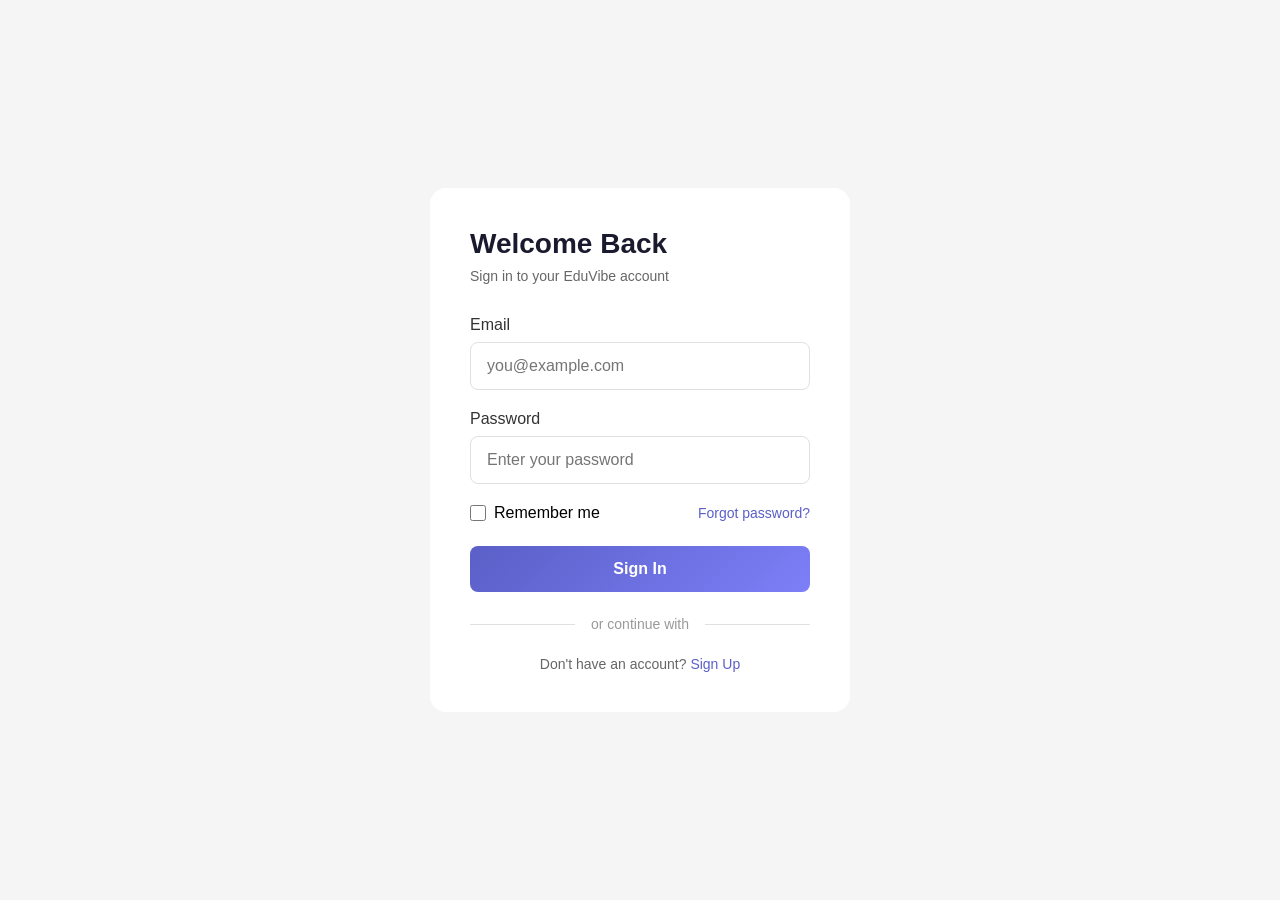
==== Frontend/pages/login.html @ ea2b631d "Add frontend, secure sensitive files" ====
﻿<!DOCTYPE html>
<html lang="ar" dir="ltr">
<head>
    <meta charset="UTF-8">
    <meta name="viewport" content="width=device-width, initial-scale=1.0">
    <title>Login - EduVibe</title>
    <link rel="stylesheet" href="../assets/css/main.css">
</head>
<body>
<div class="login-container">
    <div class="login-header">
        <h1>Welcome Back</h1>
        <p>Sign in to your EduVibe account</p>
    </div>

    <div id="errorMessage" class="error-message"></div>

    <form id="loginForm">
        <div class="form-group">
            <label for="email">Email</label>
            <input type="email" id="email" placeholder="you@example.com" required>
        </div>

        <div class="form-group">
            <label for="password">Password</label>
            <input type="password" id="password" placeholder="Enter your password" required>
        </div>

        <div class="form-options">
            <label class="remember-me">
                <input type="checkbox" id="rememberMe">
                Remember me
            </label>
            <a href="#" class="forgot-password">Forgot password?</a>
        </div>

        <button type="submit" class="btn-primary">Sign In</button>
    </form>

    <div class="divider">
        <span>or continue with</span>
    </div>

    <p class="signup-link">
        Don't have an account? <a href="register.html">Sign Up</a>
    </p>
</div>

<script src="../assets/js/config.js"></script>
<script src="../assets/js/api.js"></script>
<script src="../assets/js/auth.js"></script>

<script>
    document.getElementById("loginForm").addEventListener("submit", async function(e) {
        e.preventDefault();

        const email = document.getElementById("email").value;
        const password = document.getElementById("password").value;
        const errorMessage = document.getElementById("errorMessage");
        const submitBtn = document.querySelector(".btn-primary");

        errorMessage.style.display = "none";

        submitBtn.disabled = true;
        submitBtn.textContent = "Signing in...";

        try {
            const result = await AuthAPI.login(email, password);

            if (result.accessToken) {
                saveToken(result);
                const roles = JSON.parse(localStorage.getItem("userRoles") || "[]");
                window.location.href = roles.includes("Admin") ? "admin.html" : "students.html";
            } else {
                errorMessage.textContent = result.message || "Login failed";
                errorMessage.style.display = "block";
            }
        } catch (error) {
            errorMessage.textContent = "An error occurred. Please try again.";
            errorMessage.style.display = "block";
        } finally {
            submitBtn.disabled = false;
            submitBtn.textContent = "Sign In";
        }
    });
</script>
</body>
</html>
---- Frontend/assets/css/main.css ----
﻿* {
    margin: 0;
    padding: 0;
    box-sizing: border-box;
}

body {
    font-family: 'Segoe UI', Tahoma, Geneva, Verdana, sans-serif;
    background-color: #f5f5f5;
    min-height: 100vh;
    display: flex;
    justify-content: center;
    align-items: center;
}

.login-container {
    background: white;
    border-radius: 16px;
    box-shadow: 0 4px 20px rgba(0, 0, 0, 0);
    padding: 40px;
    width: 100%;
    max-width: 420px;
}

.login-header h1 {
    font-size: 28px;
    color: #1a1a2e;
    margin-bottom: 8px;
}

.login-header p {
    color: #666;
    font-size: 14px;
    margin-bottom: 32px;
}

.form-group {
    margin-bottom: 20px;
}

.form-group label {
    display: block;
    margin-bottom: 8px;
    font-weight: 500;
    color: #333;
}

.form-group input {
    width: 100%;
    padding: 14px 16px;
    border: 1px solid #e0e0e0;
    border-radius: 8px;
    font-size: 16px;
    transition: border-color 0.3s;
}

.form-group input:focus {
    outline: none;
    border-color: #5b5fc7;
}

.form-options {
    display: flex;
    justify-content: space-between;
    align-items: center;
    margin-bottom: 24px;
}

.remember-me {
    display: flex;
    align-items: center;
    gap: 8px;
    cursor: pointer;
}

.remember-me input {
    width: 16px;
    height: 16px;
    cursor: pointer;
}

.forgot-password {
    color: #5b5fc7;
    text-decoration: none;
    font-size: 14px;
}

.forgot-password:hover {
    text-decoration: underline;
}

.btn-primary {
    width: 100%;
    padding: 14px;
    background: linear-gradient(135deg, #5b5fc7, #7c7ff7);
    color: white;
    border: none;
    border-radius: 8px;
    font-size: 16px;
    font-weight: 600;
    cursor: pointer;
    transition: transform 0.2s, box-shadow 0.2s;
}

.btn-primary:hover {
    transform: translateY(-2px);
    box-shadow: 0 4px 12px rgba(91, 95, 199, 0.4);
}

.btn-primary:disabled {
    opacity: 0.7;
    cursor: not-allowed;
    transform: none;
}

.divider {
    display: flex;
    align-items: center;
    margin: 24px 0;
    color: #999;
    font-size: 14px;
}

.divider::before,
.divider::after {
    content: '';
    flex: 1;
    border-bottom: 1px solid #e0e0e0;
}

.divider span {
    padding: 0 16px;
}

.social-buttons {
    display: flex;
    gap: 12px;
    margin-bottom: 24px;
}

.social-btn {
    flex: 1;
    padding: 12px;
    border: 1px solid #e0e0e0;
    border-radius: 8px;
    background: white;
    cursor: pointer;
    display: flex;
    align-items: center;
    justify-content: center;
    gap: 8px;
    font-size: 14px;
    transition: background 0.2s;
}

.social-btn:hover {
    background: #f5f5f5;
}

.error-message {
    background: #fff3f3;
    color: #d32f2f;
    padding: 12px;
    border-radius: 8px;
    margin-bottom: 16px;
    display: none;
    font-size: 14px;
}

.signup-link {
    text-align: center;
    color: #666;
    font-size: 14px;
}

.signup-link a {
    color: #5b5fc7;
    text-decoration: none;
    font-weight: 500;
}

.signup-link a:hover {
    text-decoration: underline;
}
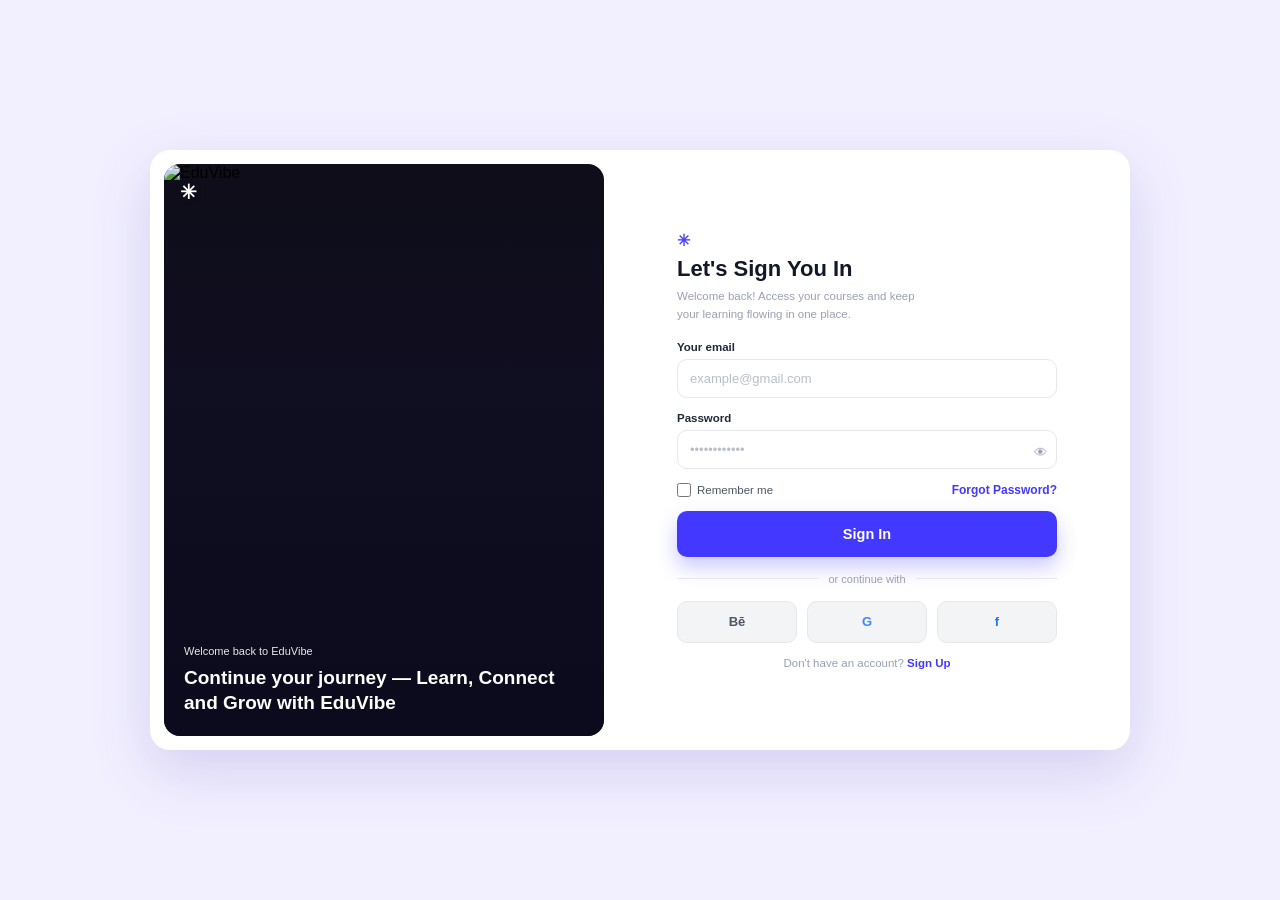
==== commit 2dc26b64: "Frontend Pages" ====
--- a/Frontend/pages/login.html
+++ b/Frontend/pages/login.html
@@ -1,87 +1,89 @@
 ﻿<!DOCTYPE html>
-<html lang="ar" dir="ltr">
+<html lang="en" dir="ltr">
 <head>
-    <meta charset="UTF-8">
-    <meta name="viewport" content="width=device-width, initial-scale=1.0">
-    <title>Login - EduVibe</title>
-    <link rel="stylesheet" href="../assets/css/main.css">
+    <meta charset="UTF-8"><meta name="viewport" content="width=device-width,initial-scale=1">
+    <title>Sign In - EduVibe</title>
+    <style>
+        *{margin:0;padding:0;box-sizing:border-box;font-family:'Inter','Segoe UI',Tahoma,sans-serif}
+        body{min-height:100vh;background:#f2f0ff;display:flex;align-items:center;justify-content:center;padding:24px}
+        .shell{width:100%;max-width:980px;background:#fff;border-radius:20px;box-shadow:0 20px 60px rgba(80,60,180,.18);display:grid;grid-template-columns:440px 1fr;overflow:hidden;padding:14px;gap:14px;align-items:stretch}
+        .left{position:relative;border-radius:16px;overflow:hidden;background:#0f0e1a;aspect-ratio:4/5.2}
+        .left img.bg{position:absolute;inset:0;width:100%;height:100%;object-fit:cover;object-position:center 22%}
+        .left::after{content:'';position:absolute;inset:0;background:linear-gradient(180deg,rgba(0,0,0,.06) 0%,rgba(20,10,80,.12) 40%,rgba(10,10,30,.78) 100%)}
+        .star{position:absolute;top:16px;left:16px;z-index:2;color:#fff;font-size:20px;font-weight:900;text-shadow:0 1px 6px rgba(0,0,0,.4)}
+        .left-text{position:absolute;bottom:0;left:0;right:0;z-index:2;padding:20px;color:#fff}
+        .left-text .small{font-size:11px;opacity:.9;margin-bottom:8px}
+        .left-text h2{font-size:19px;line-height:1.35;font-weight:800}
+        .right{padding:22px 26px;display:flex;align-items:center}
+        .box{width:100%;max-width:380px;margin:0 auto}
+        .brand-star{color:#4f46ff;font-size:16px;font-weight:900;margin-bottom:6px}
+        .box h1{font-size:22px;font-weight:800;color:#111827}
+        .box p.sub{font-size:11.5px;color:#9aa0b3;margin:6px 0 18px;line-height:1.5}
+        label{font-size:11.5px;font-weight:600;color:#1f2937;display:block;margin-bottom:6px}
+        input{width:100%;padding:11px 12px;border:1px solid #e5e7eb;border-radius:10px;font-size:13px;background:#fff;outline:none}
+        input::placeholder{color:#b8bec9}
+        input:focus{border-color:#6366f1;box-shadow:0 0 0 3px rgba(99,102,241,.12)}
+        .fg{margin-bottom:14px;position:relative}
+        .eye{position:absolute;right:10px;top:33px;background:none;border:none;cursor:pointer;color:#9aa0b3}
+        .row{display:flex;justify-content:space-between;align-items:center;margin:6px 0 14px;font-size:12px}
+        .row label{margin:0;display:flex;gap:6px;align-items:center;font-weight:500;color:#4b5563;cursor:pointer}
+        .row a{color:#4338ff;font-weight:600;text-decoration:none}
+        .row a:hover{text-decoration:underline}
+        .btn{width:100%;height:46px;padding:13px;background:#4338ff;color:#fff;border:none;border-radius:10px;font-weight:800;font-size:14.5px;cursor:pointer;box-shadow:0 10px 20px rgba(67,56,255,.28)}
+        .btn:disabled{opacity:.6;cursor:not-allowed}
+        .error{background:#fff1f2;color:#e11d48;padding:10px;border-radius:8px;font-size:12px;display:none;margin-bottom:12px;border:1px solid #ffe4e6}
+        .divider{display:flex;align-items:center;gap:10px;color:#9aa0b3;font-size:11px;margin:16px 0}
+        .divider::before,.divider::after{content:'';flex:1;height:1px;background:#e5e7eb}
+        .social{display:flex;gap:10px}
+        .social button{flex:1;height:42px;border:1px solid #e5e7eb;background:#f3f4f6;border-radius:10px;cursor:pointer;font-weight:700;font-size:13px;display:grid;place-items:center;color:#4b5563}
+        .social button:hover{background:#eef2ff;border-color:#c7d2fe;color:#4338ff}
+        .bottom{font-size:11.5px;color:#9aa0b3;text-align:center;margin-top:14px}
+        .bottom a{color:#4338ff;font-weight:700;text-decoration:none}
+        @media(max-width:900px){.shell{grid-template-columns:1fr;max-width:480px}.left{aspect-ratio:16/10;min-height:260px}.right{padding:18px}}
+    </style>
 </head>
 <body>
-<div class="login-container">
-    <div class="login-header">
-        <h1>Welcome Back</h1>
-        <p>Sign in to your EduVibe account</p>
+<div class="shell">
+    <div class="left">
+        <img class="bg" src="../assets/images/EduVibe-sign-up.png" alt="EduVibe">
+        <div class="star">✳</div>
+        <div class="left-text">
+            <div class="small">Welcome back to EduVibe</div>
+            <h2>Continue your journey — Learn, Connect and Grow with EduVibe</h2>
+        </div>
     </div>
-
-    <div id="errorMessage" class="error-message"></div>
-
-    <form id="loginForm">
-        <div class="form-group">
-            <label for="email">Email</label>
-            <input type="email" id="email" placeholder="you@example.com" required>
+    <div class="right">
+        <div class="box">
+            <div class="brand-star">✳</div>
+            <h1>Let's Sign You In</h1>
+            <p class="sub">Welcome back! Access your courses and keep<br>your learning flowing in one place.</p>
+            <div id="errorMessage" class="error"></div>
+            <form id="loginForm" novalidate>
+                <div class="fg"><label for="email">Your email</label><input id="email" type="email" placeholder="example@gmail.com" required></div>
+                <div class="fg"><label for="password">Password</label><input id="password" type="password" placeholder="••••••••••••" required><button type="button" class="eye" onclick="toggle('password',this)">👁</button></div>
+                <div class="row">
+                    <label><input type="checkbox" id="rememberMe" style="width:14px;height:14px"> Remember me</label>
+                    <a href="forgot-password.html">Forgot Password?</a>
+                </div>
+                <button type="submit" class="btn">Sign In</button>
+            </form>
+            <div class="divider"><span>or continue with</span></div>
+            <div class="social"><button>Bē</button><button style="color:#4285F4">G</button><button style="color:#1877f2">f</button></div>
+            <div class="bottom">Don't have an account? <a href="register.html">Sign Up</a></div>
         </div>
-
-        <div class="form-group">
-            <label for="password">Password</label>
-            <input type="password" id="password" placeholder="Enter your password" required>
-        </div>
-
-        <div class="form-options">
-            <label class="remember-me">
-                <input type="checkbox" id="rememberMe">
-                Remember me
-            </label>
-            <a href="#" class="forgot-password">Forgot password?</a>
-        </div>
-
-        <button type="submit" class="btn-primary">Sign In</button>
-    </form>
-
-    <div class="divider">
-        <span>or continue with</span>
     </div>
-
-    <p class="signup-link">
-        Don't have an account? <a href="register.html">Sign Up</a>
-    </p>
 </div>
-
 <script src="../assets/js/config.js"></script>
 <script src="../assets/js/api.js"></script>
 <script src="../assets/js/auth.js"></script>
-
 <script>
-    document.getElementById("loginForm").addEventListener("submit", async function(e) {
+    function toggle(id,b){const i=document.getElementById(id);i.type=i.type==='password'?'text':'password';b.textContent=i.type==='password'?'✎𓂃':'🔒︎'}
+    document.getElementById("loginForm").addEventListener("submit",async e=>{
         e.preventDefault();
-
-        const email = document.getElementById("email").value;
-        const password = document.getElementById("password").value;
-        const errorMessage = document.getElementById("errorMessage");
-        const submitBtn = document.querySelector(".btn-primary");
-
-        errorMessage.style.display = "none";
-
-        submitBtn.disabled = true;
-        submitBtn.textContent = "Signing in...";
-
-        try {
-            const result = await AuthAPI.login(email, password);
-
-            if (result.accessToken) {
-                saveToken(result);
-                const roles = JSON.parse(localStorage.getItem("userRoles") || "[]");
-                window.location.href = roles.includes("Admin") ? "admin.html" : "students.html";
-            } else {
-                errorMessage.textContent = result.message || "Login failed";
-                errorMessage.style.display = "block";
-            }
-        } catch (error) {
-            errorMessage.textContent = "An error occurred. Please try again.";
-            errorMessage.style.display = "block";
-        } finally {
-            submitBtn.disabled = false;
-            submitBtn.textContent = "Sign In";
-        }
+        const email=document.getElementById("email").value.trim(),password=document.getElementById("password").value;
+        const err=document.getElementById("errorMessage"),btn=document.querySelector(".btn");
+        err.style.display="none";btn.disabled=true;btn.textContent="Signing in...";
+        try{const r=await AuthAPI.login(email,password);if(r.accessToken){saveToken(r);const roles=JSON.parse(localStorage.getItem("userRoles")||"[]");location.href=roles.includes("Admin")?"dashboard.html":"instructors.html"}else{err.textContent=r.message||"Login failed";err.style.display="block"}}catch{err.textContent="An error occurred.";err.style.display="block"}finally{btn.disabled=false;btn.textContent="Sign In"}
     });
 </script>
 </body>
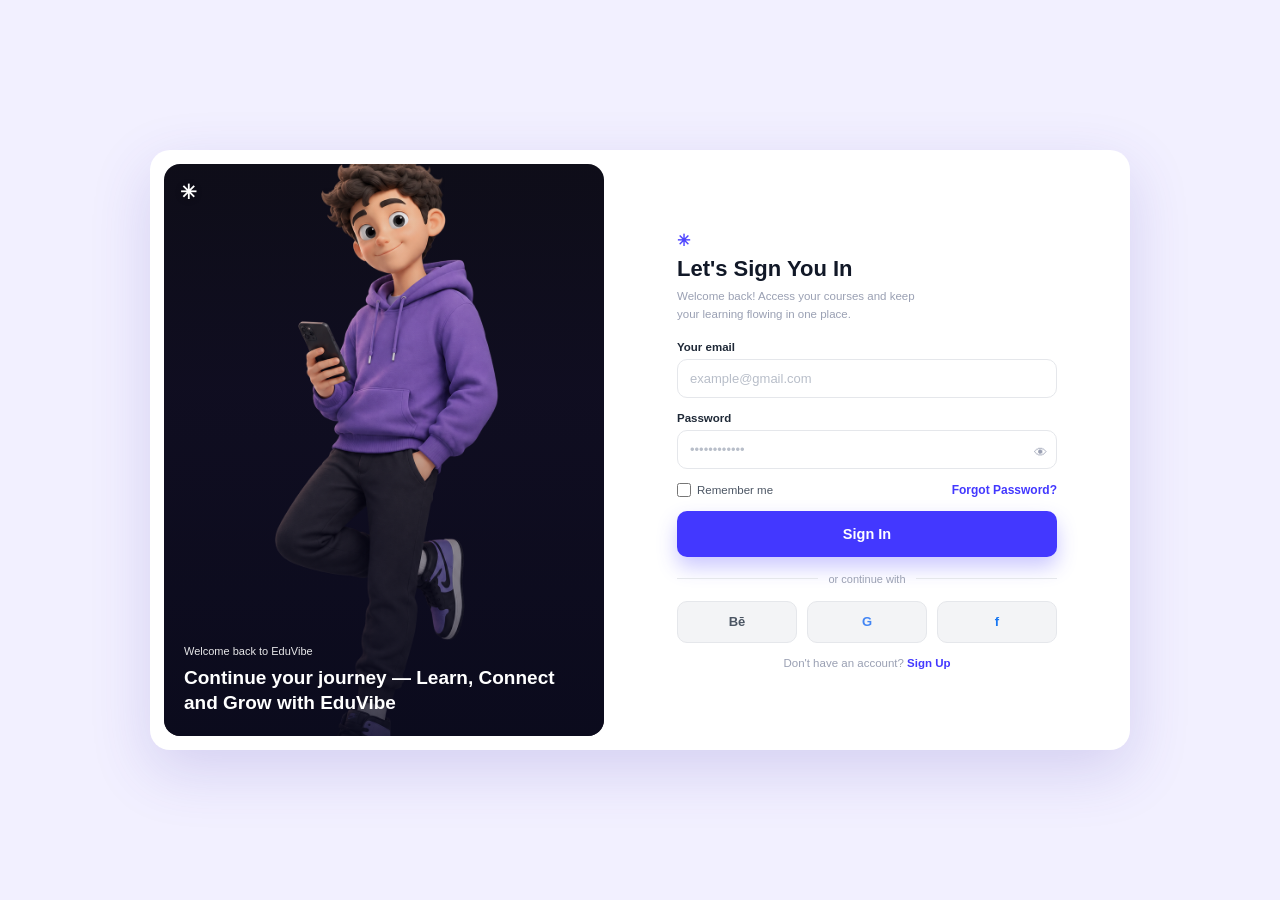
==== commit 3f476deb: "update readme" ====
--- a/Frontend/pages/login.html
+++ b/Frontend/pages/login.html
@@ -45,7 +45,7 @@
 <body>
 <div class="shell">
     <div class="left">
-        <img class="bg" src="../assets/images/EduVibe-sign-up.png" alt="EduVibe">
+        <img class="bg" src="../assets/images/signup-background%20removed.png" alt="EduVibe">
         <div class="star">✳</div>
         <div class="left-text">
             <div class="small">Welcome back to EduVibe</div>
